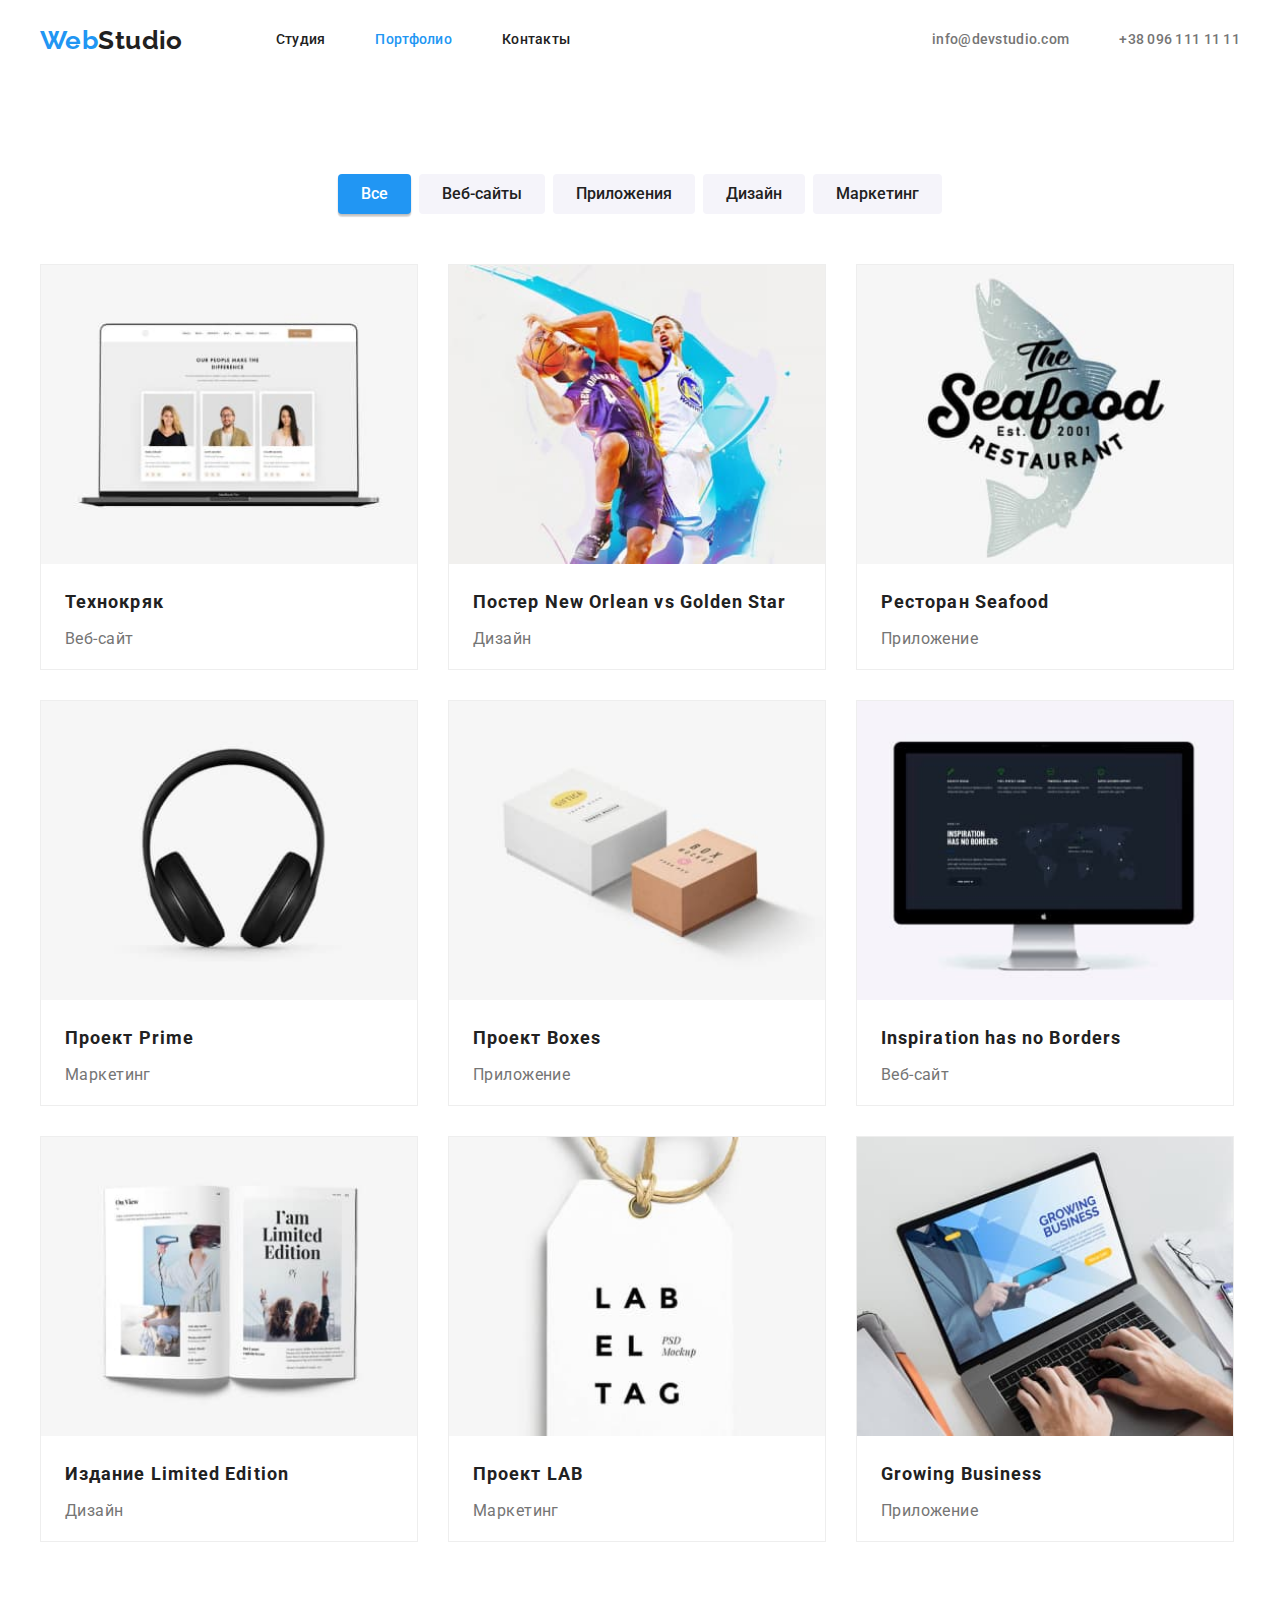
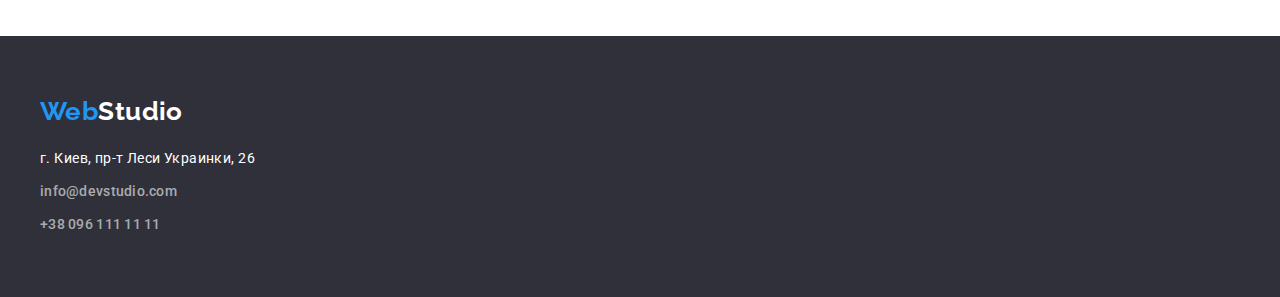
==== portfolio.html @ 7bc61f2e "Initial commit" ====
<!DOCTYPE html>
<html lang="ru">
  <head>
    <meta charset="UTF-8" />
    <meta http-equiv="X-UA-Compatible" content="IE=edge" />
    <meta name="viewport" content="width=device-width, initial-scale=1.0" />
    <title>Portfolio</title>

    <link
      rel="stylesheet"
      href="https://fonts.googleapis.com/css2?family=Raleway:wght@700&family=Roboto:wght@400;500;700;900&display=swap"
    />
    <link
      rel="stylesheet"
      href="https://cdnjs.cloudflare.com/ajax/libs/modern-normalize/1.1.0/modern-normalize.min.css"
    />
    <link rel="stylesheet" href="./css/styles.css" />
  </head>

  <body>
    <!-- Шапка сайта -->
    <header>
      <div class="container main-container">
        <nav class="main-nav">
          <a class="logo" href="./index.html"><span>Web</span>Studio</a>

          <ul class="site-nav list">
            <li class="item"><a class="link pointer" href="./index.html">Студия</a></li>
            <li class="item">
              <a class="link pointer portfolio" href="./portfolio.html">Портфолио</a>
            </li>
            <li class="item"><a class="link pointer" href="">Контакты</a></li>
          </ul>
        </nav>

        <ul class="auth-nav list">
          <li class="item">
            <a class="link pointer" href="mailto:info@devstudio.com">info@devstudio.com</a>
          </li>
          <li class="item">
            <a class="link pointer" href="tel:+380961111111">+38 096 111 11 11</a>
          </li>
        </ul>
      </div>
    </header>

    <main>
      <!-- Секция примеры работ -->
      <section class="section-works section">
        <div class="container">
          <h1 class="works visually-hidden">Примеры работ</h1>
          <ul class="portfolio list portfolio-nav">
            <li class="btn-container">
              <button class="button pointer all" type="button">Все</button>
            </li>
            <li class="btn-container">
              <button class="button pointer" type="button">Веб-сайты</button>
            </li>
            <li class="btn-container">
              <button class="button pointer" type="button">Приложения</button>
            </li>
            <li class="btn-container">
              <button class="button pointer" type="button">Дизайн</button>
            </li>
            <li class="btn-container">
              <button class="button pointer" type="button">Маркетинг</button>
            </li>
          </ul>

          <ul class="list works-list">
            <!-- Пример №1 -->
            <li class="flex-element">
              <a class="works-link" href="">
                <img
                  class="works-img"
                  src="./images/portfolio/work-1.jpg"
                  alt="Пример работы №1"
                  width="370"
                  height="294"
                />
                <h2 class="works-title">Технокряк</h2>
                <p class="works-text">Веб-сайт</p>
              </a>
            </li>
            <!-- Пример №2 -->
            <li class="flex-element">
              <a class="works-link" href="">
                <img
                  class="works-img"
                  src="./images/portfolio/work-2.jpg"
                  alt="Пример работы №2"
                  width="370"
                  height="294"
                />
                <h2 class="works-title">Постер New Orlean vs Golden Star</h2>
                <p class="works-text">Дизайн</p>
              </a>
            </li>
            <!-- Пример №3 -->
            <li class="flex-element">
              <a class="works-link" href="">
                <img
                  class="works-img"
                  src="./images/portfolio/work-3.jpg"
                  alt="Пример работы №3"
                  width="370"
                  height="294"
                />
                <h2 class="works-title">Ресторан Seafood</h2>
                <p class="works-text">Приложение</p>
              </a>
            </li>
            <!-- Пример №4 -->
            <li class="flex-element">
              <a class="works-link" href="">
                <img
                  class="works-img"
                  src="./images/portfolio/work-4.jpg"
                  alt="Пример работы №4"
                  width="370"
                  height="294"
                />
                <h2 class="works-title">Проект Prime</h2>
                <p class="works-text">Маркетинг</p>
              </a>
            </li>
            <!-- Пример №5 -->
            <li class="flex-element">
              <a class="works-link" href="">
                <img
                  class="works-img"
                  src="./images/portfolio/work-5.jpg"
                  alt="Пример работы №5"
                  width="370"
                  height="294"
                />
                <h2 class="works-title">Проект Boxes</h2>
                <p class="works-text">Приложение</p>
              </a>
            </li>
            <!-- Пример №6-->
            <li class="flex-element">
              <a class="works-link" href="">
                <img
                  class="works-img"
                  src="./images/portfolio/work-6.jpg"
                  alt="Пример работы №6"
                  width="370"
                  height="294"
                />
                <h2 class="works-title">Inspiration has no Borders</h2>
                <p class="works-text">Веб-сайт</p>
              </a>
            </li>
            <!-- Пример №7 -->
            <li class="flex-element">
              <a class="works-link" href="">
                <img
                  class="works-img"
                  src="./images/portfolio/work-7.jpg"
                  alt="Пример работы №7"
                  width="370"
                  height="294"
                />
                <h2 class="works-title">Издание Limited Edition</h2>
                <p class="works-text">Дизайн</p>
              </a>
            </li>
            <!-- Пример №8 -->
            <li class="flex-element">
              <a class="works-link" href="">
                <img
                  class="works-img"
                  src="./images/portfolio/work-8.jpg"
                  alt="Пример работы №8"
                  width="370"
                  height="294"
                />
                <h2 class="works-title">Проект LAB</h2>
                <p class="works-text">Маркетинг</p>
              </a>
            </li>
            <!-- Пример №9 -->
            <li class="flex-element">
              <a class="works-link" href="">
                <img
                  class="works-img"
                  src="./images/portfolio/work-9.jpg"
                  alt="Пример работы №9"
                  width="370"
                  height="294"
                />
                <h2 class="works-title">Growing Business</h2>
                <p class="works-text">Приложение</p>
              </a>
            </li>
          </ul>
        </div>
      </section>
    </main>
    <!-- Футер -->
    <footer class="footer">
      <div class="container">
        <a class="logo footer" href="./index.html"><span>Web</span>Studio</a>
        <address>
          <ul class="list">
            <li class="list-item">
              <a
                class="link pointer footer-adress"
                href="https://goo.gl/maps/1aV7GLh5moSTKQaL6"
                target="_blank"
                rel="noopener noreferrer"
                >г. Киев, пр-т Леси Украинки, 26</a
              >
            </li>
            <li class="auth-nav list-item">
              <a class="link pointer footer-mail" href="mailto:info@devstudio.com"
                >info@devstudio.com</a
              >
            </li>
            <li class="auth-nav list-item">
              <a class="link pointer footer-tel" href="tel:+380961111111">+38 096 111 11 11</a>
            </li>
          </ul>
        </address>
      </div>
    </footer>
  </body>
</html>
---- css/styles.css ----
reset html {
    box-sizing: border-box;
}

*,
*::after,
*::before {
    box-sizing: inherit;
}

/* Стили для обнуления верхних отступов у элементов */
h1,
h2,
h3,
h4,
h5,
h6,
p {
    margin-top: 0;
}

/* Класс для обнуления базовых свойств у списков (ul) */
.list {
    list-style: none;
    padding-left: 0;
    margin: 0;
}

/* Класс для обнуления базовых свойств у ссылок */
.link {
    text-decoration: none;
    color: inherit;
}

/* Свойства для корректного отображения картинок */
img {
    display: block;
    width: 100%;
    height: auto;
}

/* Свойства для обнуления курсива у address */

address {
    font-style: inherit;
}



:root {
    --brand-color: #2196F3;
    --background-color: #ffffff;
    --text-color: #212121;
    --paragraph-color: #757575;
}

body {
    color: var(--text-color);
    background-color: var(--background-color);
    font-family: Roboto, sans-serif;
    font-size: 14px;
    letter-spacing: 0.03em;
}

.visually-hidden {
  position: absolute;
  width: 1px;
  height: 1px;
  margin: -1px;
  border: 0;
  padding: 0;
  
  white-space: nowrap;
  clip-path: inset(100%);
  clip: rect(0 0 0 0);
  overflow: hidden;
}

.container {
    margin-left: auto;
    margin-right: auto;
    width: 1200px;    
    padding-left: 15px;
    padding-right: 15px;
}

/* Navigation */
.link,
.logo {
    text-decoration: none;
}

.logo > span {
    color: var(--brand-color)
}

.logo {
    color: var(--text-color);

    font-family: Raleway, sans-serif;
    font-weight: 700;
    font-size: 26px;
    line-height: 1.19;
}

.main-nav .logo {
    margin-right: 93px;
}

.site-nav,
.auth-nav {
    display: flex;
}

.auth-nav {
    margin-left: auto;
}

.site-nav .item,
.auth-nav .item {
    margin-right: 50px;
}

.site-nav .item:last-child,
.auth-nav .item:last-child {
    margin-right: 0;
}

.main-nav,
.main-container {
    display: flex;
    align-items: center;
}

.main-container {
    align-items: center;
}


.site-nav .link,
.auth-nav .link {
    color: var(--text-color);

    font-weight: 500;
    line-height: 1.14;
    letter-spacing: 0.02em;
}

.site-nav .link,
.auth-nav .link {
    display: block;
    padding-top: 32px;
    padding-bottom: 32px;
}

.auth-nav .link {
    color: var(--paragraph-color);
}

.site-nav .studio {
    color: var(--brand-color)
}

.site-nav .link:hover,
.site-nav .link:focus,
.auth-nav .link:hover,
.auth-nav .link:focus {
    color: var(--brand-color)
}


/* Section Hero */
.section {
    padding-top: 94px;
    padding-bottom: 94px;
}

.hero {
    color: var(--background-color);
    background-color: #2F303A;
    text-align: center;
    padding: 200px 0;
}

.hero-title {
    padding-bottom: 0;
    width: 693px;
    margin-left: auto;
    margin-right: auto;
    margin-top: 0;
    margin-bottom: 30px;

    font-weight: 900;
    font-size: 44px;
    line-height: 1.36;
    letter-spacing: 0.06em;
    text-transform: uppercase;
}

.hero .button:hover,
.hero .button:focus {
    background-color: var(--brand-color);
}

.button-order {
    font-family: inherit;
    font-weight: 700;
    font-size: 16px;
    line-height: 1.87;
    display: flex;
    align-items: center;
    text-align: center;
    letter-spacing: 0.06em;
    color: var(--background-color);
    background-color: #188CE8;

    box-shadow: 0px 4px 4px rgba(0, 0, 0, 0.15);
    border-radius: 4px;

    padding: 10px 32px;
    display: inline-block;
    border: 1px solid transparent;
}


.button:focus,
.button:hover {
    cursor: pointer;
}

/* Section features*/
.fetures.list {
    display: flex;
    flex-wrap: wrap;
}

.features-container {
    margin-right: 30px;
    width: calc((100% - 90px) / 4);
}

.list-container {
    display: flex;
    align-items: center;
}

.features-container:nth-child(4n) {
    margin-right: 0;
}

.section-title {
    color: var(--text-color);
    font-weight: 700;
    font-size: 36px;
    line-height: 1.16;
    text-align: center;

    margin-top: 0;
    margin-bottom: 50px;
}

.features-title {
    font-size: 14px;
    font-weight: 700;
    line-height: 1.14;
    text-transform: uppercase;

    margin-top: 0;
    margin-bottom: 10px;
}

.features-text {
    color: var(--paragraph-color);
    line-height: 1.71;

    margin-top: 0;
    margin-bottom: 0;
}

/* Section activity */
.section-activity {
    padding-top: 0;
    padding-bottom: 94px;
}

.activity-list {
    display: flex;
    flex-wrap: wrap;
}

.img-activity {
    margin-right: 30px;
    width: calc((100% - 60px) / 3);
}

.img-activity:nth-child(3n) {
    margin-right: 0;
}

/* Section Team */
.section-team {
    background-color: #F5F4FA;
}

.list-team {
    display: flex;
    flex-wrap: wrap;
}

.team-card {
    margin-right: 30px;
    width: calc((100% - 90px) / 4);
    box-shadow: 0px 1px 3px rgba(0, 0, 0, 0.12), 0px 1px 1px rgba(0, 0, 0, 0.14), 0px 2px 1px rgba(0, 0, 0, 0.2);
    border-radius: 0px 0px 4px 4px;
    background: #FFFFFF;
}

.team-card:nth-child(4n) {
    margin-right: 0;
}

.team-text {
    color: var(--paragraph-color);
    font-size: 16px;
    line-height: 1.19;
    text-align: center;

    margin-top: 0;
    margin-bottom: 30px;
}

.team-title {
    font-weight: 500;
    font-size: 16px;
    line-height: 1.19;
    text-align: center;

    margin-top: 0;
    margin-bottom: 10px;
}

.team-img {
    margin-bottom: 30px;
}

/* Footer */
.footer {
    padding: 60px 0;
    background-color: #2F303A;
}

.list .footer-adress,
.list .footer-mail,
.list .footer-tel {
    font-style: normal;
    line-height: 1.71;
    display: inline-block;
    margin-bottom: 9px;
}

.logo.footer {
    color: var(--background-color);
    display: inline-block;
    padding: 0;
    margin-bottom: 20px;
}

.footer-adress {
    color: var(--background-color);
}

.list-item:not(:last-child) {
    margin-bottom: 9px;
}

.list-item .link {
    margin-bottom: 0;
}

.list-item .link {
    padding: 0;
}

.auth-nav .footer-tel,
.auth-nav .footer-mail {
    color: rgba(255, 255, 255, 0.6);
}


/* PORTFOLIO */
.site-nav .portfolio {
    color: var(--brand-color);
}

.portfolio .button {
    font-family: inherit;
    font-weight: 500;
     font-size: 16px;
    line-height: 1.62;
    text-align: center;
    color: var(--text-color);
    background-color: #F5F4FA;

    display: inline-block;
    border-radius: 4px;
    padding: 6px 22px;
    border: 1px solid transparent;
}

.portfolio .button:hover,
.portfolio .button:focus {
    background-color: var(--brand-color);
    color: var(--background-color);
}

.portfolio .all {
    color: var(--background-color);
    background-color: var(--brand-color);

    box-shadow: 0px 3px 1px rgba(0, 0, 0, 0.1), 0px 1px 2px rgba(0, 0, 0, 0.08), 0px 2px 2px rgba(0, 0, 0, 0.12);
    border-radius: 4px;
}

.portfolio-nav {
    display: flex;
    margin-bottom: 50px;
    justify-content: center;
}

.btn-container {
    margin-right: 8px;
}

.btn-container:last-child {
    margin-right: 0;
}

/* Section porfolio works */
.works-list {
    display: flex;
    flex-wrap: wrap;
}

.flex-element {
    width: calc((100% - 60px - 12px) / 3);
    height: 404px;
    margin-bottom: 30px;
    margin-right: 30px;
    border: 1px solid #EEEEEE;
}

.flex-element:nth-child(3n) {
    margin-right: 0;
}

.flex-element:nth-last-child(-n+3) {
    margin-bottom: 0;
} 

.works-img {
    margin-bottom: 20px;
}

.works-link {
    text-decoration: none;
}

.works-title {
    color: var(--text-color);
    font-weight: 700;
    font-size: 18px;
    line-height: 2.0;
    letter-spacing: 0.06em;

    margin-top: 0;
    margin-bottom: 4px;
    margin-left: 24px;
}

.works-text {
    color: var(--paragraph-color);
    font-size: 16px;
    line-height: 1.88;

    margin-top: 0;
    margin-bottom: 20px;
    margin-left: 24px;
}
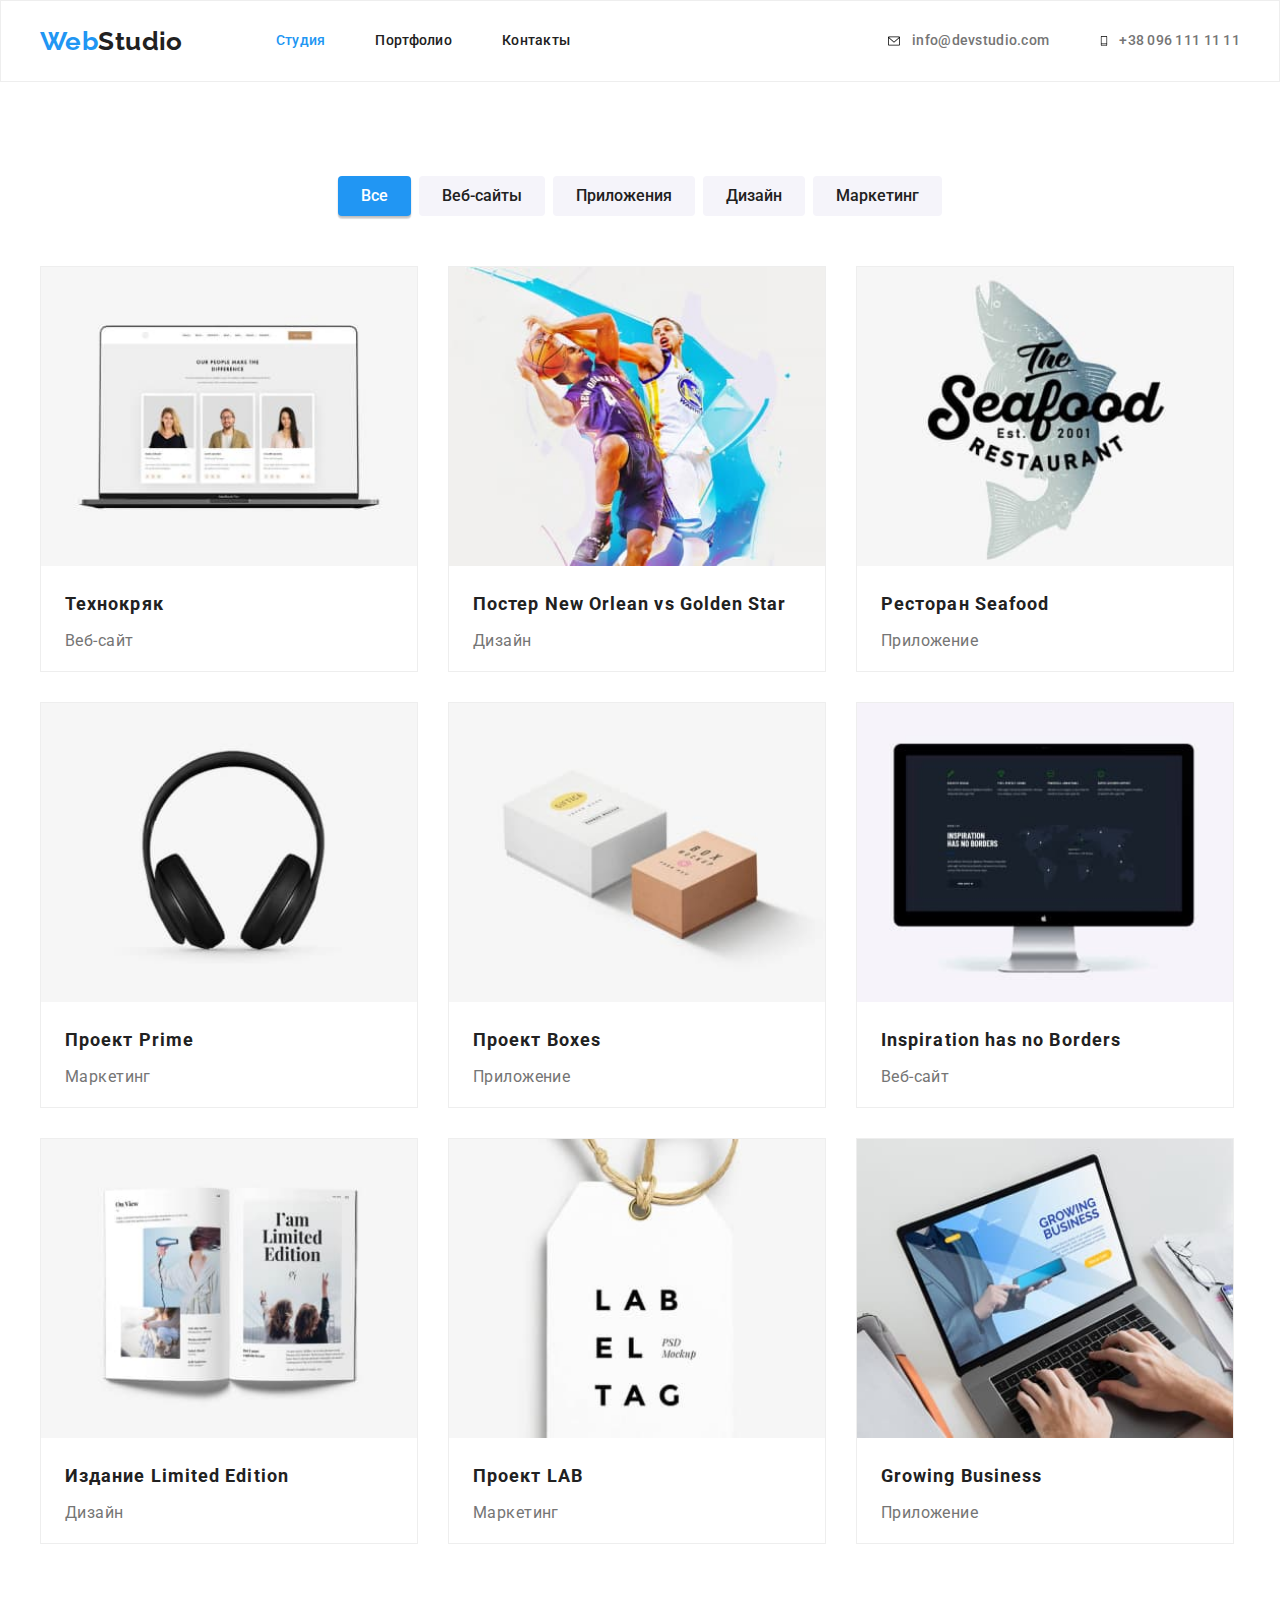
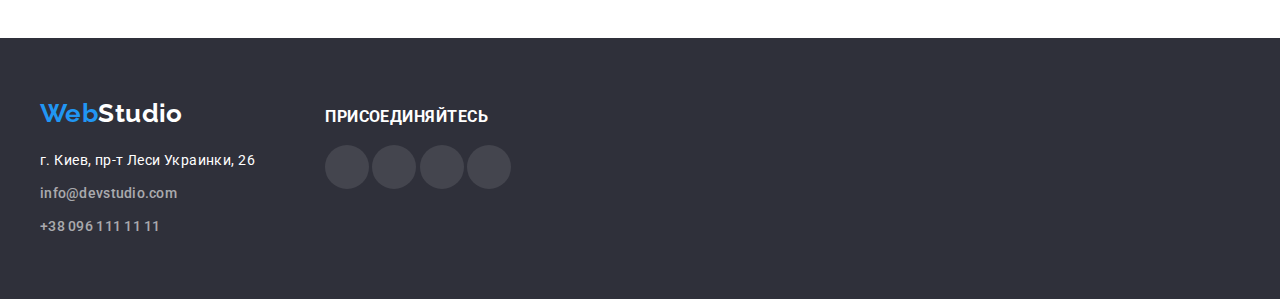
==== commit 16fbe5ee: "in process" ====
--- a/portfolio.html
+++ b/portfolio.html
@@ -19,15 +19,15 @@
 
   <body>
     <!-- Шапка сайта -->
-    <header>
+    <header class="header">
       <div class="container main-container">
         <nav class="main-nav">
           <a class="logo" href="./index.html"><span>Web</span>Studio</a>
 
           <ul class="site-nav list">
-            <li class="item"><a class="link pointer" href="./index.html">Студия</a></li>
+            <li class="item"><a class="link pointer studio" href="./index.html">Студия</a></li>
             <li class="item">
-              <a class="link pointer portfolio" href="./portfolio.html">Портфолио</a>
+              <a class="link pointer" href="./portfolio.html">Портфолио</a>
             </li>
             <li class="item"><a class="link pointer" href="">Контакты</a></li>
           </ul>
@@ -35,10 +35,20 @@
 
         <ul class="auth-nav list">
           <li class="item">
-            <a class="link pointer" href="mailto:info@devstudio.com">info@devstudio.com</a>
+            <div class="header-icon">
+              <svg class="icon-header" width="16" height="12">
+                <use href="./images/sprite.svg#icon-envelope"></use>
+              </svg>
+              <a class="link pointer" href="mailto:info@devstudio.com">info@devstudio.com</a>
+            </div>
           </li>
           <li class="item">
-            <a class="link pointer" href="tel:+380961111111">+38 096 111 11 11</a>
+            <div class="header-icon">
+              <svg class="icon-header phone" width="10" height="16">
+                <use href="./images/sprite.svg#icon-phone"></use>
+              </svg>
+              <a class="link pointer" href="tel:+380961111111">+38 096 111 11 11</a>
+            </div>
           </li>
         </ul>
       </div>
@@ -201,28 +211,41 @@
     <!-- Футер -->
     <footer class="footer">
       <div class="container">
-        <a class="logo footer" href="./index.html"><span>Web</span>Studio</a>
-        <address>
-          <ul class="list">
-            <li class="list-item">
-              <a
-                class="link pointer footer-adress"
-                href="https://goo.gl/maps/1aV7GLh5moSTKQaL6"
-                target="_blank"
-                rel="noopener noreferrer"
-                >г. Киев, пр-т Леси Украинки, 26</a
-              >
-            </li>
-            <li class="auth-nav list-item">
-              <a class="link pointer footer-mail" href="mailto:info@devstudio.com"
-                >info@devstudio.com</a
-              >
-            </li>
-            <li class="auth-nav list-item">
-              <a class="link pointer footer-tel" href="tel:+380961111111">+38 096 111 11 11</a>
-            </li>
-          </ul>
-        </address>
+        <div class="contacts-footer">
+          <div class="contacts">
+            <a class="logo footer" href="./index.html"><span>Web</span>Studio</a>
+            <address>
+              <ul class="list">
+                <li class="list-item">
+                  <a
+                    class="link pointer footer-adress"
+                    href="https://goo.gl/maps/1aV7GLh5moSTKQaL6"
+                    target="_blank"
+                    rel="noopener noreferrer"
+                    >г. Киев, пр-т Леси Украинки, 26</a
+                  >
+                </li>
+                <li class="auth-nav list-item">
+                  <a class="link pointer footer-mail" href="mailto:info@devstudio.com"
+                    >info@devstudio.com</a
+                  >
+                </li>
+                <li class="auth-nav list-item">
+                  <a class="link pointer footer-tel" href="tel:+380961111111">+38 096 111 11 11</a>
+                </li>
+              </ul>
+            </address>
+          </div>
+          <div class="social">
+            <h3 class="footer-title">присоединяйтесь</h3>
+            <ul class="list">
+              <li class="icon-footer"><a href=""></a></li>
+              <li class="icon-footer"><a href=""></a></li>
+              <li class="icon-footer"><a href=""></a></li>
+              <li class="icon-footer"><a href=""></a></li>
+            </ul>
+          </div>
+        </div>
       </div>
     </footer>
   </body>
--- a/css/styles.css
+++ b/css/styles.css
@@ -44,8 +44,6 @@
 address {
     font-style: inherit;
 }
-
-
 
 :root {
     --brand-color: #2196F3;
@@ -136,6 +134,10 @@
     align-items: center;
 }
 
+.header {
+    border: 1px solid #EEEEEE;
+}
+
 
 .site-nav .link,
 .auth-nav .link {
@@ -168,6 +170,22 @@
     color: var(--brand-color)
 }
 
+.icon-header {
+    margin-right: 10px;
+}
+
+.header-icon {
+    display: flex;
+    align-items: center;
+    cursor: pointer;
+}
+
+.icon-header:focus,
+.icon-header:hover {
+    fill: var(--brand-color);
+}
+
+
 
 /* Section Hero */
 .section {
@@ -179,7 +197,24 @@
     color: var(--background-color);
     background-color: #2F303A;
     text-align: center;
-    padding: 200px 0;
+    padding: 0;
+
+    background-image: linear-gradient(
+        to right,
+        rgba(47, 48, 58, 0.4),
+        rgba(47, 48, 58, 0.4)),
+    url('../images/hero/people.jpg');
+    max-width: 1600px;
+    height: 600px;
+    margin-left: auto;
+    margin-right: auto;
+    background-position: center;
+    background-repeat: no-repeat;
+    background-size: cover;
+}
+
+.hero .container {
+    padding: 200px 0 0 0 ;
 }
 
 .hero-title {
@@ -229,24 +264,38 @@
 }
 
 /* Section features*/
-.fetures.list {
+
+.features.list {
     display: flex;
     flex-wrap: wrap;
 }
 
-.features-container {
+.features-block {
     margin-right: 30px;
     width: calc((100% - 90px) / 4);
 }
 
-.list-container {
-    display: flex;
-    align-items: center;
-}
-
-.features-container:nth-child(4n) {
+
+.icon-container {
+    width: 270px;
+    height: 120px;
+    border-radius: 4px;
+    margin-bottom: 30px;
+    display: flex;
+    align-items: center;
+    justify-content: center;
+    background-color: #F5F4FA;
+}
+
+.text-container {
+    width: 270px;
+}
+
+
+.features-block:nth-child(4n) {
     margin-right: 0;
 }
+
 
 .section-title {
     color: var(--text-color);
@@ -277,6 +326,7 @@
     margin-bottom: 0;
 }
 
+
 /* Section activity */
 .section-activity {
     padding-top: 0;
@@ -326,7 +376,7 @@
     text-align: center;
 
     margin-top: 0;
-    margin-bottom: 30px;
+    margin-bottom: 16px;
 }
 
 .team-title {
@@ -342,6 +392,79 @@
 .team-img {
     margin-bottom: 30px;
 }
+
+.social-list {
+    display: flex;
+    align-items: center;
+    margin-bottom: 30px;
+    justify-content: center;
+}
+
+.social-links {
+    display: flex;
+    background-color: #ffffff;
+    border-radius: 50%;
+    width: 44px;
+    height: 44px;
+    margin-right: 10px;
+    cursor: pointer;
+    align-items: center;
+    justify-content: center;
+}
+
+.social-links:hover,
+.social-links:focus {
+    background-color: var(--brand-color);
+}
+
+.icon-social {
+    fill: #AFB1B8;
+}
+
+.icon-social:hover,
+.icon-social:focus {
+    fill: #ffffff;
+}
+
+
+/* Section customers */
+.customers-all {
+    display: flex;
+    align-items: center;
+    justify-content: center;
+}
+
+.customers-block {
+    box-sizing: border-box;
+    width: 170px;
+    height: 92px;
+    border: 1px solid #AFB1B8;
+    border-radius: 4px;
+    display: flex;
+    align-items: center;
+    justify-content: center; 
+    margin-right: 30px;
+    cursor: pointer;
+}
+
+.customers-block:hover,
+.customers-block:focus {
+    border: 1px solid var(--brand-color);
+}
+
+.icon-customers {
+    fill: #AFB1B8;
+}
+
+.icon-customers:focus,
+.icon-customers:hover {
+    fill: var(--brand-color);
+}
+
+.customers-block:last-child {
+    margin-right: 0;
+}
+
 
 /* Footer */
 .footer {
@@ -384,6 +507,63 @@
 .auth-nav .footer-tel,
 .auth-nav .footer-mail {
     color: rgba(255, 255, 255, 0.6);
+}
+
+.footer-title {
+    font-weight: 700;
+    line-height: 16px;
+    letter-spacing: 0.03em;
+    text-transform: uppercase;
+    color: #FFFFFF;
+    margin-bottom: 20px;
+}
+
+.footer-all-icons {
+    display: flex;
+    align-items: center;
+    justify-content: center;
+}
+
+.icon-footer {
+    background-color: rgba(255, 255, 255, 0.1);;
+    border-radius: 50%;
+    width: 44px;
+    height: 44px;
+    background-repeat: no-repeat;
+    background-position: center;
+    display: inline-flex;
+    justify-content: center;
+    cursor: pointer;
+}
+
+.icon-footer:nth-child(1) {
+    background-image: url('../images/footer/instagram2.svg');
+}
+
+.icon-footer:nth-child(2) {
+    background-image: url('../images/footer/twitter2.svg');
+}
+
+.icon-footer:nth-child(3) {
+    background-image: url('../images/footer/facebook2.svg');
+}
+
+.icon-footer:nth-child(4) {
+    background-image: url('../images/footer/linkedin2.svg');
+}
+
+.icon-footer:focus,
+.icon-footer:hover {
+    background-color: var(--brand-color);
+}
+
+.contacts-footer {
+    display: flex;
+    align-items:baseline;
+}
+
+.contacts {
+    margin-right: 70px;
 }
 
 
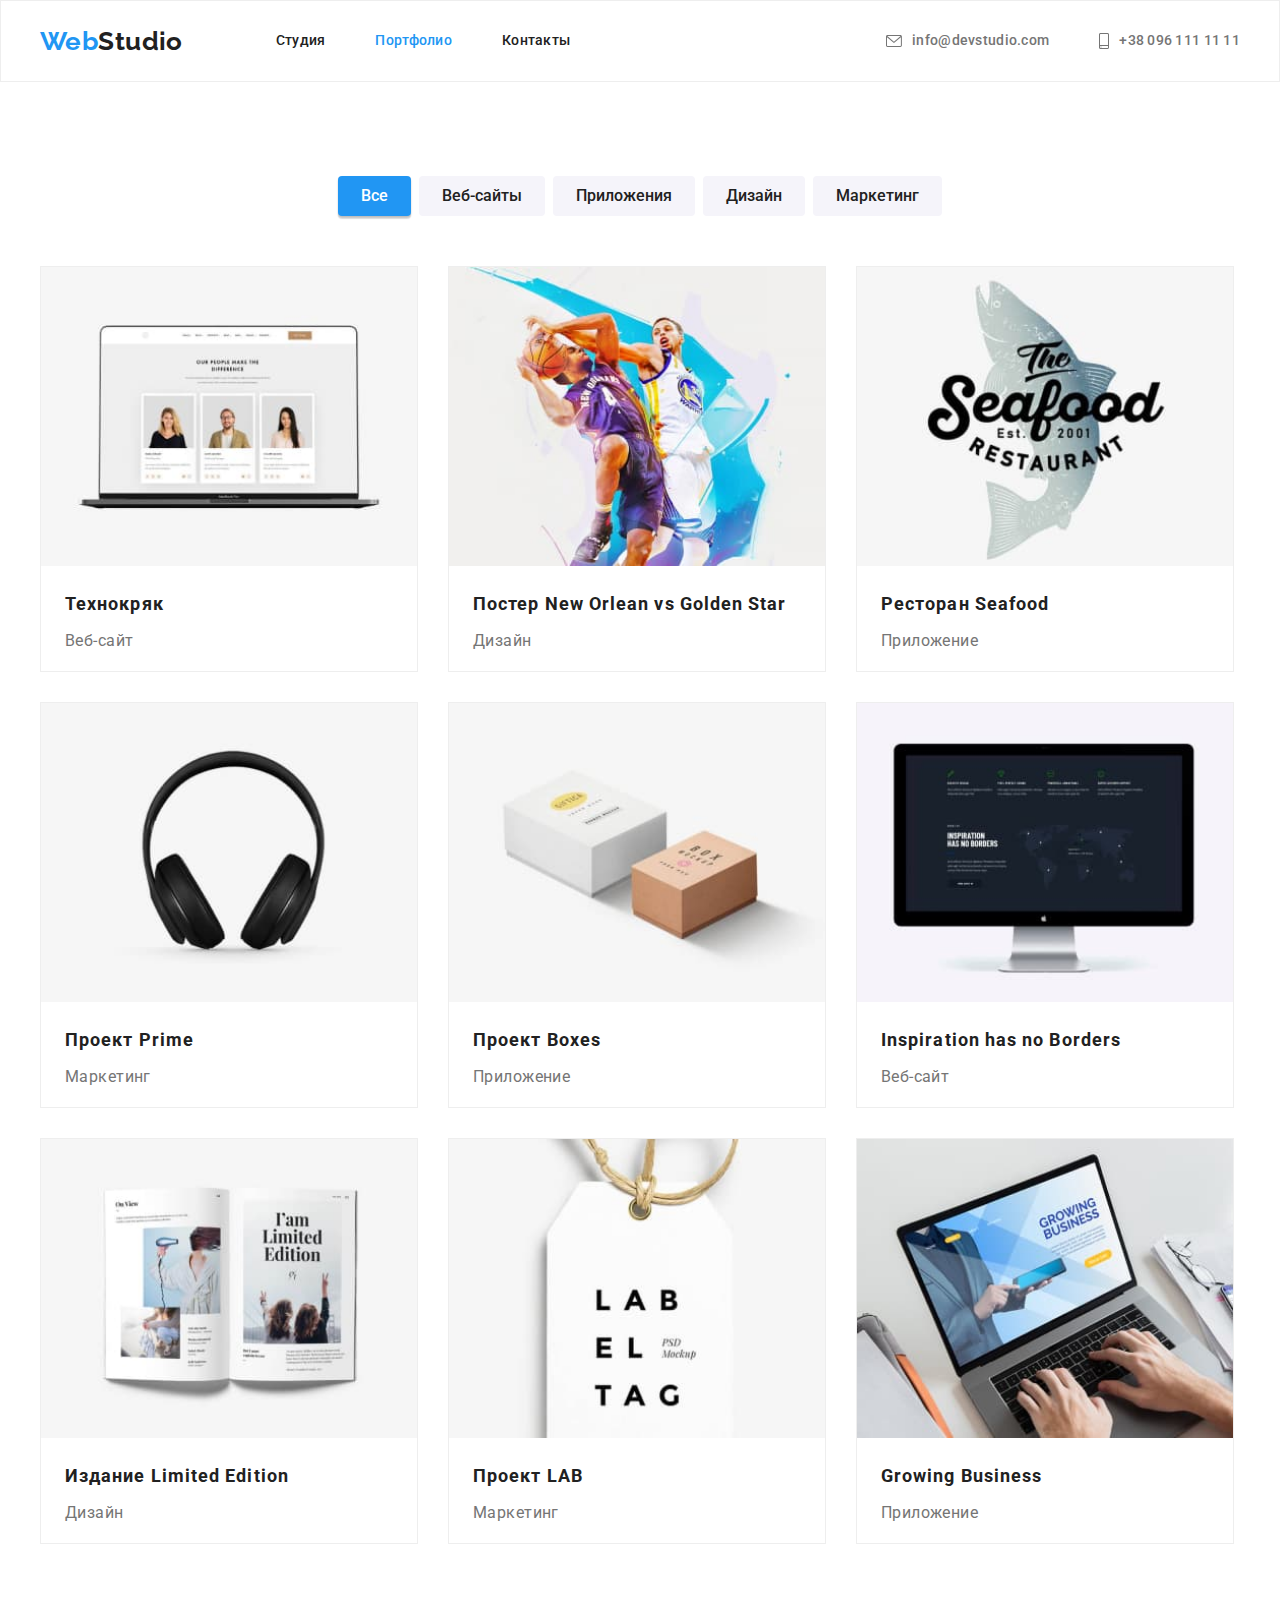
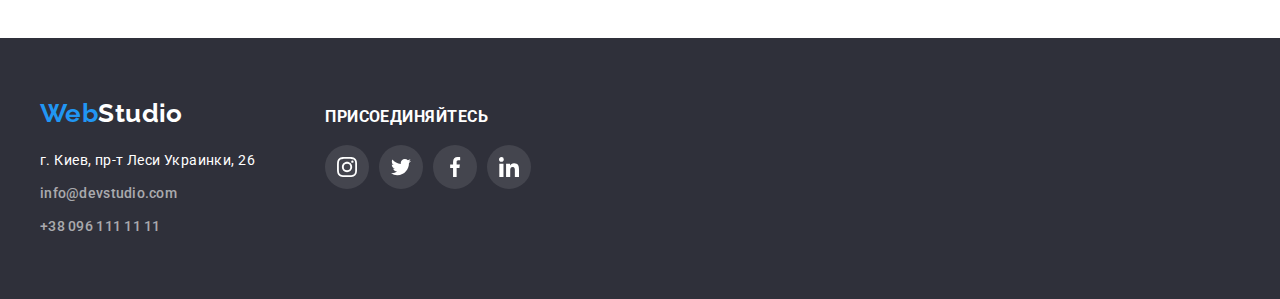
==== commit 3a3429e8: "add icons, vectors and fix problems" ====
--- a/portfolio.html
+++ b/portfolio.html
@@ -25,9 +25,9 @@
           <a class="logo" href="./index.html"><span>Web</span>Studio</a>
 
           <ul class="site-nav list">
-            <li class="item"><a class="link pointer studio" href="./index.html">Студия</a></li>
+            <li class="item"><a class="link pointer" href="./index.html">Студия</a></li>
             <li class="item">
-              <a class="link pointer" href="./portfolio.html">Портфолио</a>
+              <a class="link pointer portfolio" href="./portfolio.html">Портфолио</a>
             </li>
             <li class="item"><a class="link pointer" href="">Контакты</a></li>
           </ul>
@@ -239,10 +239,36 @@
           <div class="social">
             <h3 class="footer-title">присоединяйтесь</h3>
             <ul class="list">
-              <li class="icon-footer"><a href=""></a></li>
-              <li class="icon-footer"><a href=""></a></li>
-              <li class="icon-footer"><a href=""></a></li>
-              <li class="icon-footer"><a href=""></a></li>
+              <div class="footer-all-icons">
+                <div class="footer-block">
+                  <li class="icon-footer"><a aria-label="instagram" href=""></a></li>
+                  <svg class="icon-footer" width="20" height="20">
+                    <use href="./images/sprite.svg#icon-instagram2"></use>
+                  </svg>
+                </div>
+
+                <div class="footer-block">
+                  <li class="icon-footer"><a aria-label="twitter" href=""></a></li>
+
+                  <svg class="icon-footer" width="20" height="20">
+                    <use href="./images/sprite.svg#icon-twitter2"></use>
+                  </svg>
+                </div>
+
+                <div class="footer-block">
+                  <li class="icon-footer"><a aria-label="facebook" href=""></a></li>
+                  <svg class="icon-footer" width="20" height="20">
+                    <use href="./images/sprite.svg#icon-facebook2"></use>
+                  </svg>
+                </div>
+                <div class="footer-block">
+                  <svg class="icon-footer" width="20" height="20">
+                    <use href="./images/sprite.svg#icon-linkedin2"></use>
+                  </svg>
+
+                  <li class="icon-footer"><a href=""></a></li>
+                </div>
+              </div>
             </ul>
           </div>
         </div>
--- a/css/styles.css
+++ b/css/styles.css
@@ -172,6 +172,7 @@
 
 .icon-header {
     margin-right: 10px;
+    fill: #757575;
 }
 
 .header-icon {
@@ -184,7 +185,6 @@
 .icon-header:hover {
     fill: var(--brand-color);
 }
-
 
 
 /* Section Hero */
@@ -524,33 +524,31 @@
     justify-content: center;
 }
 
-.icon-footer {
-    background-color: rgba(255, 255, 255, 0.1);;
+.footer-block {
+    background-color: rgba(255, 255, 255, 0.1);
     border-radius: 50%;
     width: 44px;
     height: 44px;
-    background-repeat: no-repeat;
-    background-position: center;
     display: inline-flex;
     justify-content: center;
     cursor: pointer;
-}
-
-.icon-footer:nth-child(1) {
-    background-image: url('../images/footer/instagram2.svg');
-}
-
-.icon-footer:nth-child(2) {
-    background-image: url('../images/footer/twitter2.svg');
-}
-
-.icon-footer:nth-child(3) {
-    background-image: url('../images/footer/facebook2.svg');
-}
-
-.icon-footer:nth-child(4) {
-    background-image: url('../images/footer/linkedin2.svg');
-}
+    align-items: center;
+    margin-right: 10px;
+}
+
+.footer-block:last-child {
+    margin-right: 0;
+}
+
+.footer-block:hover,
+.footer-block:focus {
+    background-color: var(--brand-color);
+}
+
+.icon-footer {
+    fill: #ffffff;
+}
+
 
 .icon-footer:focus,
 .icon-footer:hover {
@@ -615,6 +613,11 @@
     margin-right: 0;
 }
 
+.btn-container:hover,
+.btn-container:focus {
+    box-shadow: 0px 3px 1px rgba(0, 0, 0, 0.1), 0px 1px 2px rgba(0, 0, 0, 0.08), 0px 2px 2px rgba(0, 0, 0, 0.12);
+}
+
 /* Section porfolio works */
 .works-list {
     display: flex;
@@ -629,6 +632,11 @@
     border: 1px solid #EEEEEE;
 }
 
+.flex-element:hover,
+.flex-element:focus {
+    box-shadow: 0px 1px 1px rgba(0, 0, 0, 0.12), 0px 4px 4px rgba(0, 0, 0, 0.06), 1px 4px 6px rgba(0, 0, 0, 0.16);
+}
+
 .flex-element:nth-child(3n) {
     margin-right: 0;
 }
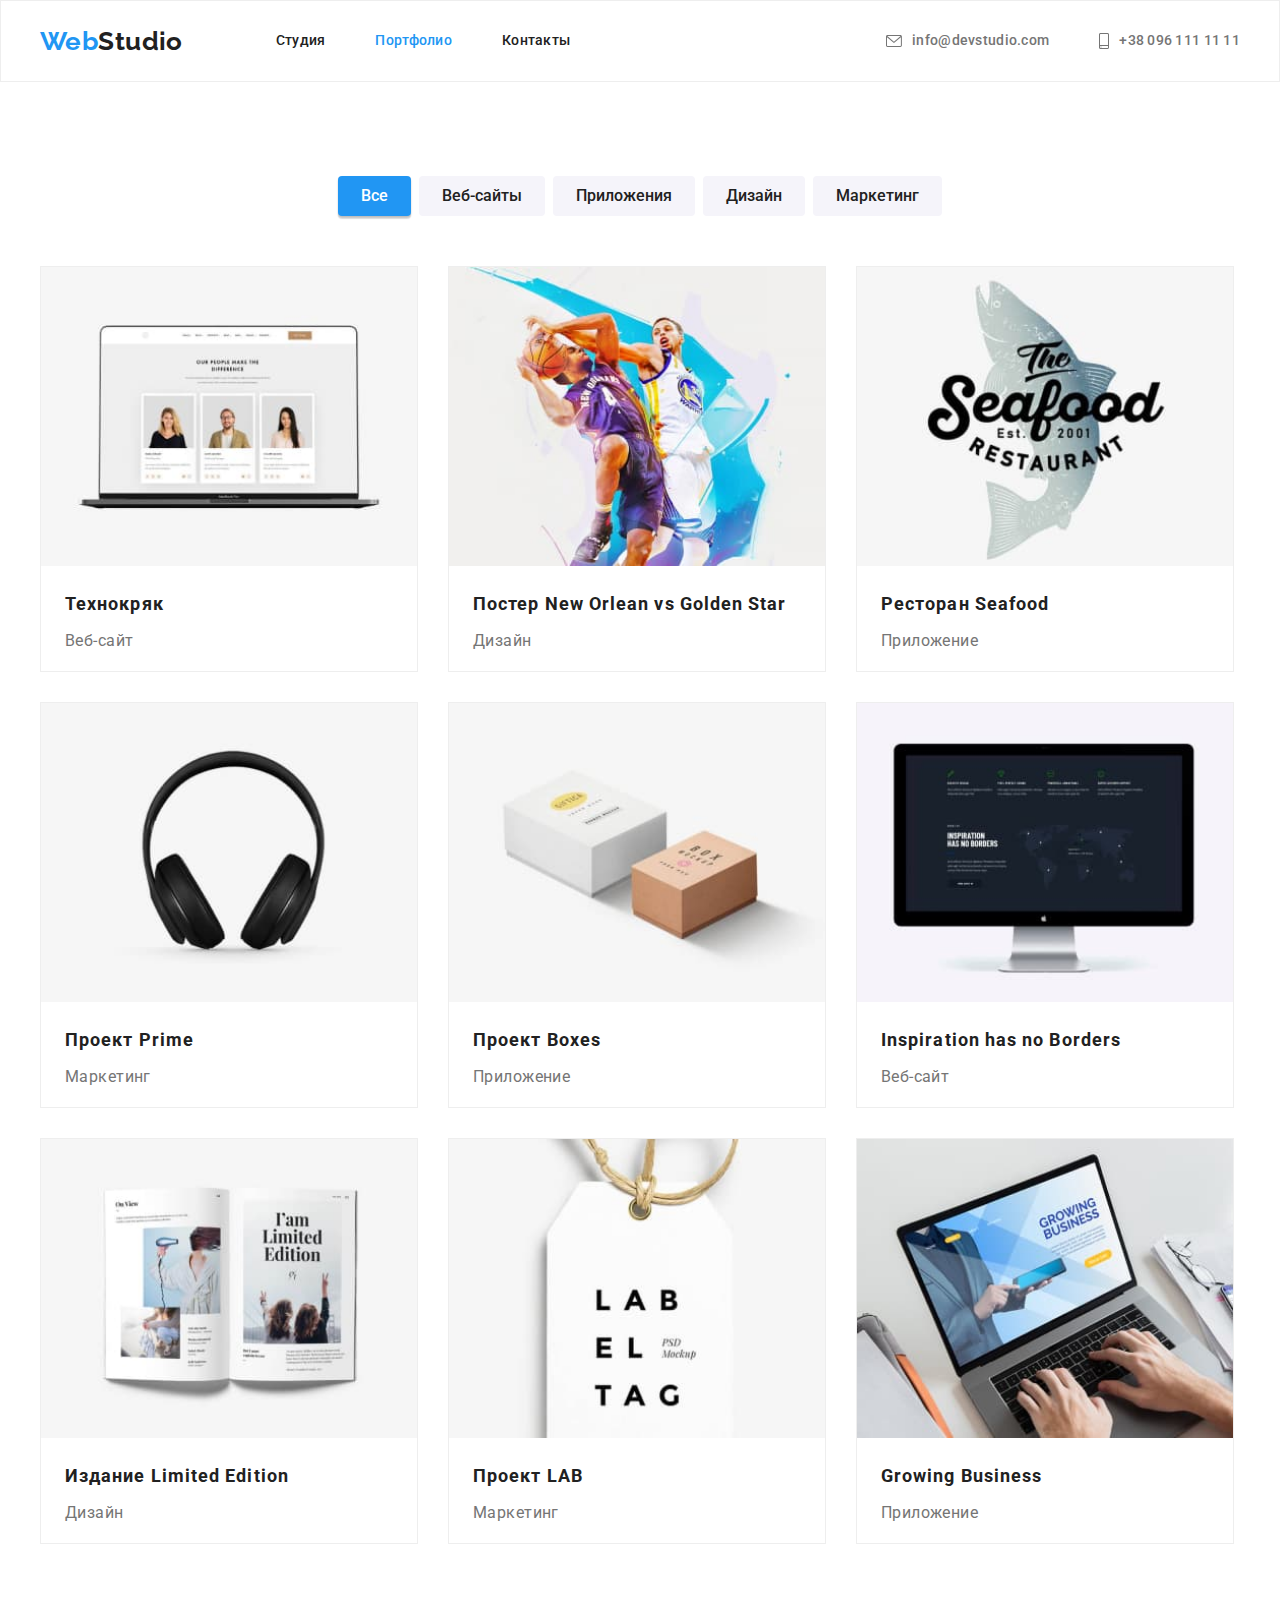
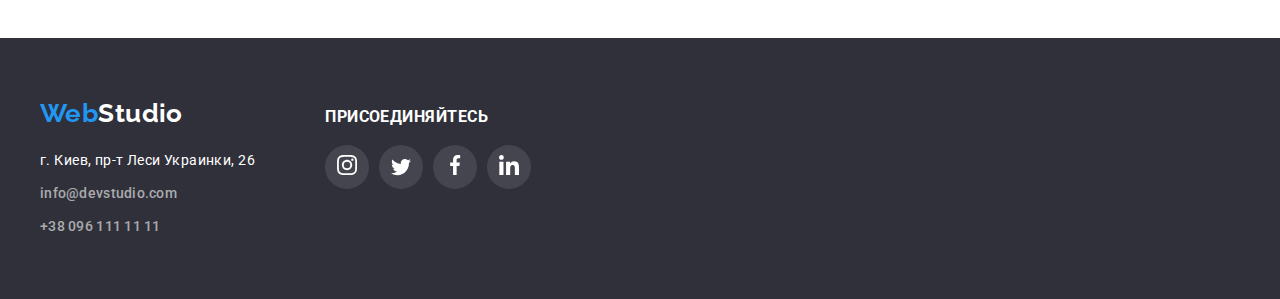
==== commit 56b7d281: "fixed mistakes" ====
--- a/portfolio.html
+++ b/portfolio.html
@@ -36,18 +36,22 @@
         <ul class="auth-nav list">
           <li class="item">
             <div class="header-icon">
-              <svg class="icon-header" width="16" height="12">
-                <use href="./images/sprite.svg#icon-envelope"></use>
-              </svg>
-              <a class="link pointer" href="mailto:info@devstudio.com">info@devstudio.com</a>
+              <a class="link pointer" href="mailto:info@devstudio.com">
+                <svg class="icon-header" width="16" height="12">
+                  <use href="./images/sprite.svg#icon-envelope"></use>
+                </svg>
+                info@devstudio.com
+              </a>
             </div>
           </li>
           <li class="item">
             <div class="header-icon">
-              <svg class="icon-header phone" width="10" height="16">
-                <use href="./images/sprite.svg#icon-phone"></use>
-              </svg>
-              <a class="link pointer" href="tel:+380961111111">+38 096 111 11 11</a>
+              <a class="link pointer" href="tel:+380961111111">
+                <svg class="icon-header phone" width="10" height="16">
+                  <use href="./images/sprite.svg#icon-phone"></use>
+                </svg>
+                +38 096 111 11 11
+              </a>
             </div>
           </li>
         </ul>
@@ -238,37 +242,46 @@
           </div>
           <div class="social">
             <h3 class="footer-title">присоединяйтесь</h3>
-            <ul class="list">
-              <div class="footer-all-icons">
-                <div class="footer-block">
-                  <li class="icon-footer"><a aria-label="instagram" href=""></a></li>
-                  <svg class="icon-footer" width="20" height="20">
-                    <use href="./images/sprite.svg#icon-instagram2"></use>
-                  </svg>
-                </div>
-
-                <div class="footer-block">
-                  <li class="icon-footer"><a aria-label="twitter" href=""></a></li>
-
+            <ul class="list footer-all-icons">
+              <li class="footer-icon">
+                <div class="footer-block">
+                  <a aria-label="instagram" href="">
+                    <svg class="icon-footer" width="20" height="20">
+                      <use href="./images/sprite.svg#icon-instagram2"></use>
+                    </svg>
+                  </a>
+                </div>
+              </li>
+
+              <li class="footer-icon">
+                <div class="footer-block">
                   <svg class="icon-footer" width="20" height="20">
                     <use href="./images/sprite.svg#icon-twitter2"></use>
                   </svg>
-                </div>
-
-                <div class="footer-block">
-                  <li class="icon-footer"><a aria-label="facebook" href=""></a></li>
-                  <svg class="icon-footer" width="20" height="20">
-                    <use href="./images/sprite.svg#icon-facebook2"></use>
-                  </svg>
-                </div>
-                <div class="footer-block">
-                  <svg class="icon-footer" width="20" height="20">
-                    <use href="./images/sprite.svg#icon-linkedin2"></use>
-                  </svg>
-
-                  <li class="icon-footer"><a href=""></a></li>
-                </div>
-              </div>
+
+                  <a aria-label="twitter" href=""></a>
+                </div>
+              </li>
+
+              <li class="footer-icon">
+                <div class="footer-block">
+                  <a aria-label="facebook" href="">
+                    <svg class="icon-footer" width="20" height="20">
+                      <use href="./images/sprite.svg#icon-facebook2"></use>
+                    </svg>
+                  </a>
+                </div>
+              </li>
+
+              <li class="footer-icon">
+                <div class="footer-block">
+                  <a href="">
+                    <svg class="icon-footer" width="20" height="20">
+                      <use href="./images/sprite.svg#icon-linkedin2"></use>
+                    </svg>
+                  </a>
+                </div>
+              </li>
             </ul>
           </div>
         </div>
--- a/css/styles.css
+++ b/css/styles.css
@@ -130,10 +130,6 @@
     align-items: center;
 }
 
-.main-container {
-    align-items: center;
-}
-
 .header {
     border: 1px solid #EEEEEE;
 }
@@ -170,15 +166,16 @@
     color: var(--brand-color)
 }
 
+.header-icon {
+    display: flex;
+    align-items: center;
+    cursor: pointer;
+    color: var(--paragraph-color);
+}
+
 .icon-header {
     margin-right: 10px;
-    fill: #757575;
-}
-
-.header-icon {
-    display: flex;
-    align-items: center;
-    cursor: pointer;
+    fill: currentColor;
 }
 
 .icon-header:focus,
@@ -186,6 +183,10 @@
     fill: var(--brand-color);
 }
 
+.link.pointer {
+    display: flex;
+    align-items: center;
+}
 
 /* Section Hero */
 .section {
@@ -197,7 +198,7 @@
     color: var(--background-color);
     background-color: #2F303A;
     text-align: center;
-    padding: 0;
+    padding: 200px 0;
 
     background-image: linear-gradient(
         to right,
@@ -205,7 +206,6 @@
         rgba(47, 48, 58, 0.4)),
     url('../images/hero/people.jpg');
     max-width: 1600px;
-    height: 600px;
     margin-left: auto;
     margin-right: auto;
     background-position: center;
@@ -213,10 +213,6 @@
     background-size: cover;
 }
 
-.hero .container {
-    padding: 200px 0 0 0 ;
-}
-
 .hero-title {
     padding-bottom: 0;
     width: 693px;
@@ -267,17 +263,17 @@
 
 .features.list {
     display: flex;
-    flex-wrap: wrap;
-}
-
-.features-block {
+    justify-content: center;
+}
+
+.features-container {
     margin-right: 30px;
     width: calc((100% - 90px) / 4);
+    width: 270px;
 }
 
 
 .icon-container {
-    width: 270px;
     height: 120px;
     border-radius: 4px;
     margin-bottom: 30px;
@@ -287,12 +283,8 @@
     background-color: #F5F4FA;
 }
 
-.text-container {
-    width: 270px;
-}
-
-
-.features-block:nth-child(4n) {
+
+.features-container:nth-child(4n) {
     margin-right: 0;
 }
 
@@ -390,13 +382,13 @@
 }
 
 .team-img {
-    margin-bottom: 30px;
+    padding-bottom: 30px;
 }
 
 .social-list {
     display: flex;
     align-items: center;
-    margin-bottom: 30px;
+    padding-bottom: 30px;
     justify-content: center;
 }
 
@@ -410,22 +402,22 @@
     cursor: pointer;
     align-items: center;
     justify-content: center;
+    color: #AFB1B8;
+}
+
+.team-link {
+    color: currentColor;
+}
+
+.icon-social {
+    fill: currentColor;
 }
 
 .social-links:hover,
 .social-links:focus {
     background-color: var(--brand-color);
-}
-
-.icon-social {
-    fill: #AFB1B8;
-}
-
-.icon-social:hover,
-.icon-social:focus {
-    fill: #ffffff;
-}
-
+    color: #ffffff;
+}
 
 /* Section customers */
 .customers-all {
@@ -445,20 +437,21 @@
     justify-content: center; 
     margin-right: 30px;
     cursor: pointer;
+    color: #AFB1B8;
+}
+
+.customers-link {
+    color: currentColor;
+}
+
+.icon-customers {
+    fill: currentColor;
 }
 
 .customers-block:hover,
 .customers-block:focus {
     border: 1px solid var(--brand-color);
-}
-
-.icon-customers {
-    fill: #AFB1B8;
-}
-
-.icon-customers:focus,
-.icon-customers:hover {
-    fill: var(--brand-color);
+    color: var(--brand-color);
 }
 
 .customers-block:last-child {
@@ -533,6 +526,9 @@
     justify-content: center;
     cursor: pointer;
     align-items: center;
+}
+
+.footer-icon {
     margin-right: 10px;
 }
 
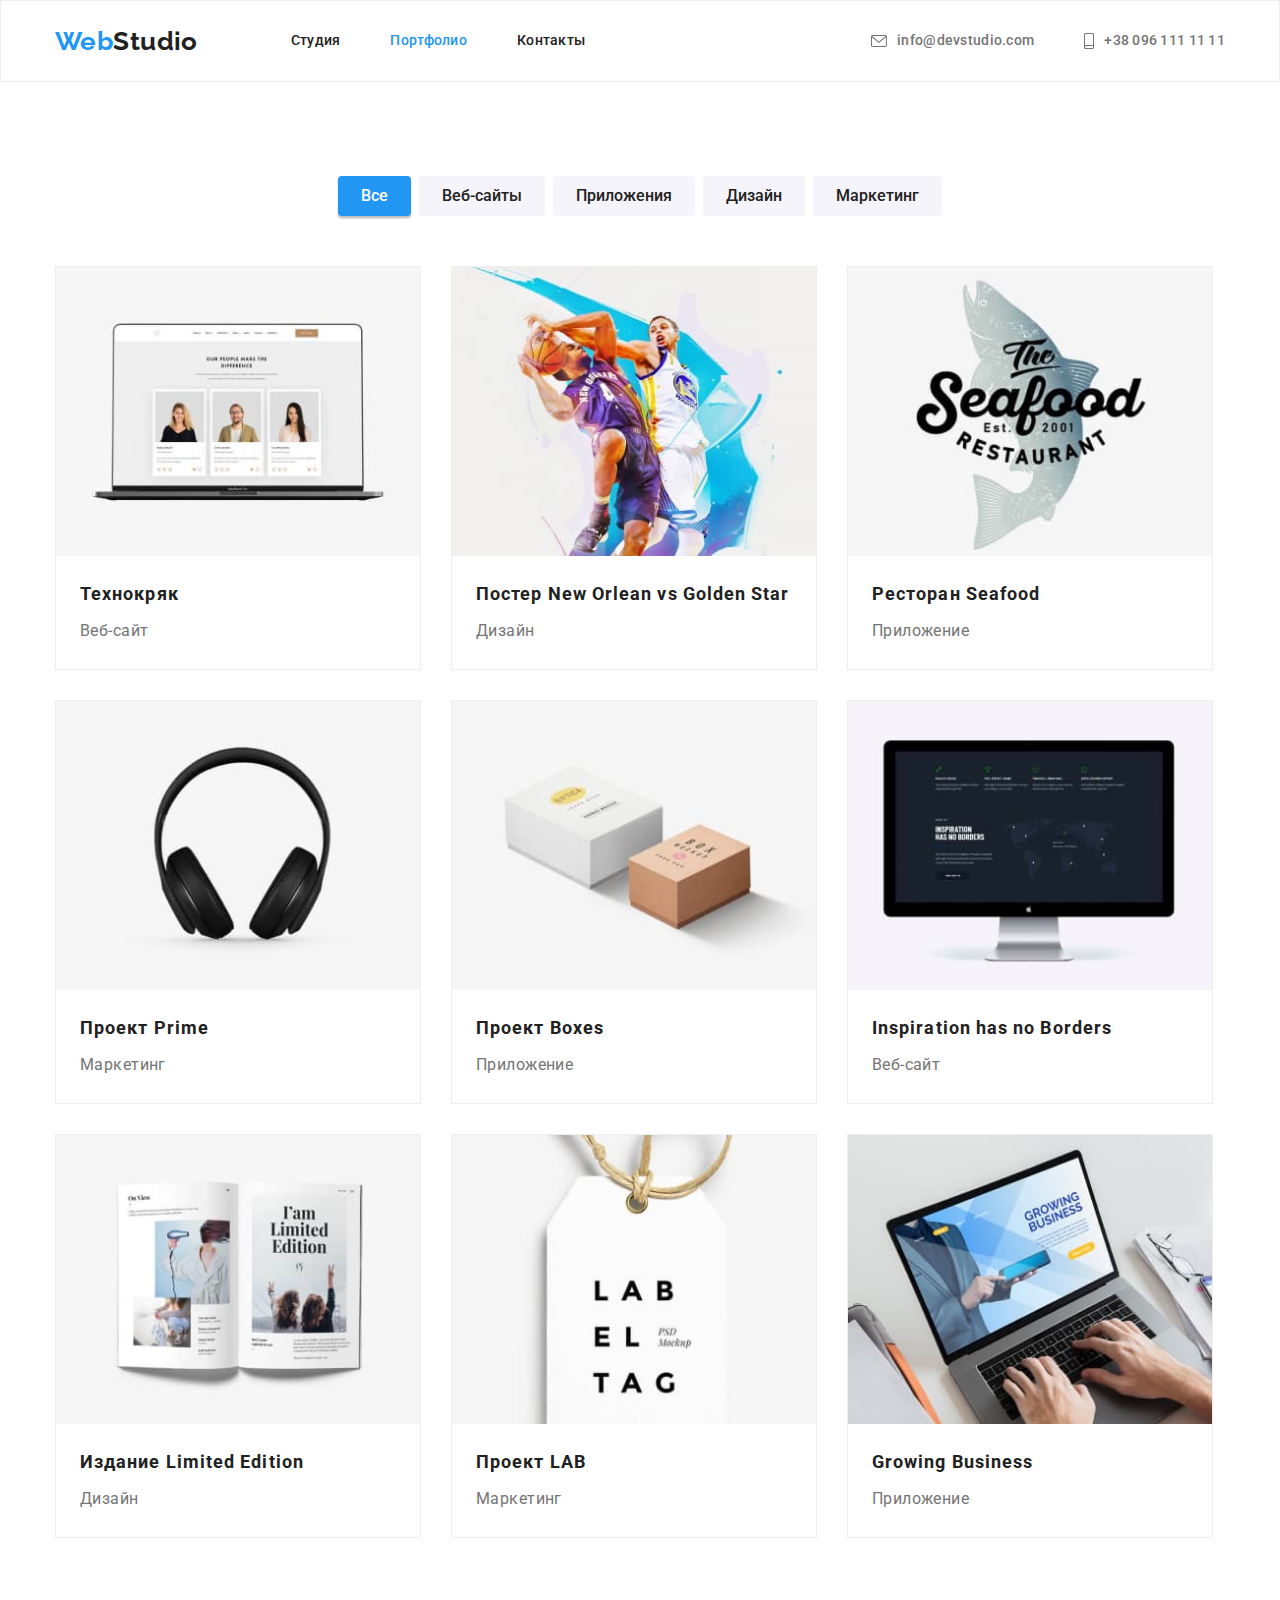
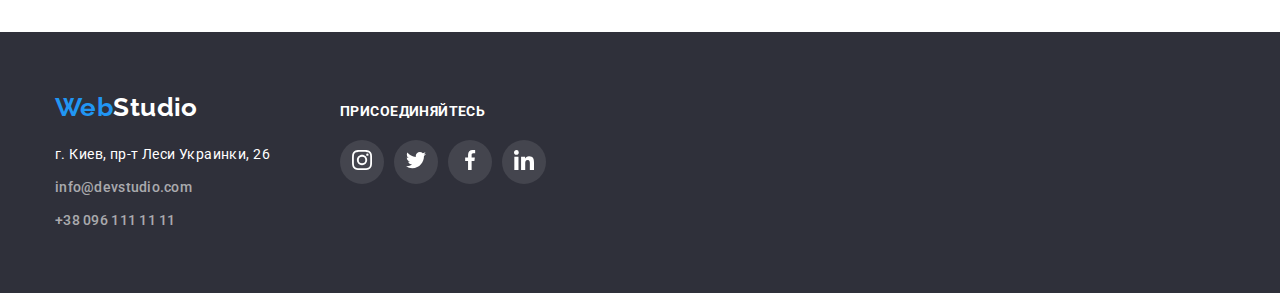
==== commit 4bb527e1: "fix mistakes and change hover, focus from li to a" ====
--- a/portfolio.html
+++ b/portfolio.html
@@ -255,11 +255,11 @@
 
               <li class="footer-icon">
                 <div class="footer-block">
-                  <svg class="icon-footer" width="20" height="20">
-                    <use href="./images/sprite.svg#icon-twitter2"></use>
-                  </svg>
-
-                  <a aria-label="twitter" href=""></a>
+                  <a aria-label="instagram" href="">
+                    <svg class="icon-footer" width="20" height="20">
+                      <use href="./images/sprite.svg#icon-twitter2"></use>
+                    </svg>
+                  </a>
                 </div>
               </li>
 
--- a/css/styles.css
+++ b/css/styles.css
@@ -1,4 +1,5 @@
-reset html {
+/* Reset */
+html {
     box-sizing: border-box;
 }
 
@@ -392,18 +393,22 @@
     justify-content: center;
 }
 
+.social-list>li {
+    margin-right: 10px;
+}
+
 .social-links {
     display: flex;
     background-color: #ffffff;
     border-radius: 50%;
     width: 44px;
     height: 44px;
-    margin-right: 10px;
     cursor: pointer;
     align-items: center;
     justify-content: center;
     color: #AFB1B8;
 }
+
 
 .team-link {
     color: currentColor;
@@ -423,33 +428,32 @@
 .customers-all {
     display: flex;
     align-items: center;
-    justify-content: center;
+    justify-content: space-between;
 }
 
 .customers-block {
-    box-sizing: border-box;
+    margin-right: 30px;
+    color: #AFB1B8;
+}
+
+.customers-link {
+    color: currentColor;
     width: 170px;
     height: 92px;
     border: 1px solid #AFB1B8;
     border-radius: 4px;
     display: flex;
     align-items: center;
-    justify-content: center; 
-    margin-right: 30px;
+    justify-content: center;
     cursor: pointer;
-    color: #AFB1B8;
-}
-
-.customers-link {
-    color: currentColor;
 }
 
 .icon-customers {
     fill: currentColor;
 }
 
-.customers-block:hover,
-.customers-block:focus {
+.customers-link:hover,
+.customers-link:focus {
     border: 1px solid var(--brand-color);
     color: var(--brand-color);
 }
@@ -503,9 +507,9 @@
 }
 
 .footer-title {
+    font-size: 14px;
     font-weight: 700;
-    line-height: 16px;
-    letter-spacing: 0.03em;
+    line-height: 1.14;
     text-transform: uppercase;
     color: #FFFFFF;
     margin-bottom: 20px;
@@ -628,8 +632,8 @@
     border: 1px solid #EEEEEE;
 }
 
-.flex-element:hover,
-.flex-element:focus {
+.works-link:hover,
+.works-link:focus {
     box-shadow: 0px 1px 1px rgba(0, 0, 0, 0.12), 0px 4px 4px rgba(0, 0, 0, 0.06), 1px 4px 6px rgba(0, 0, 0, 0.16);
 }
 
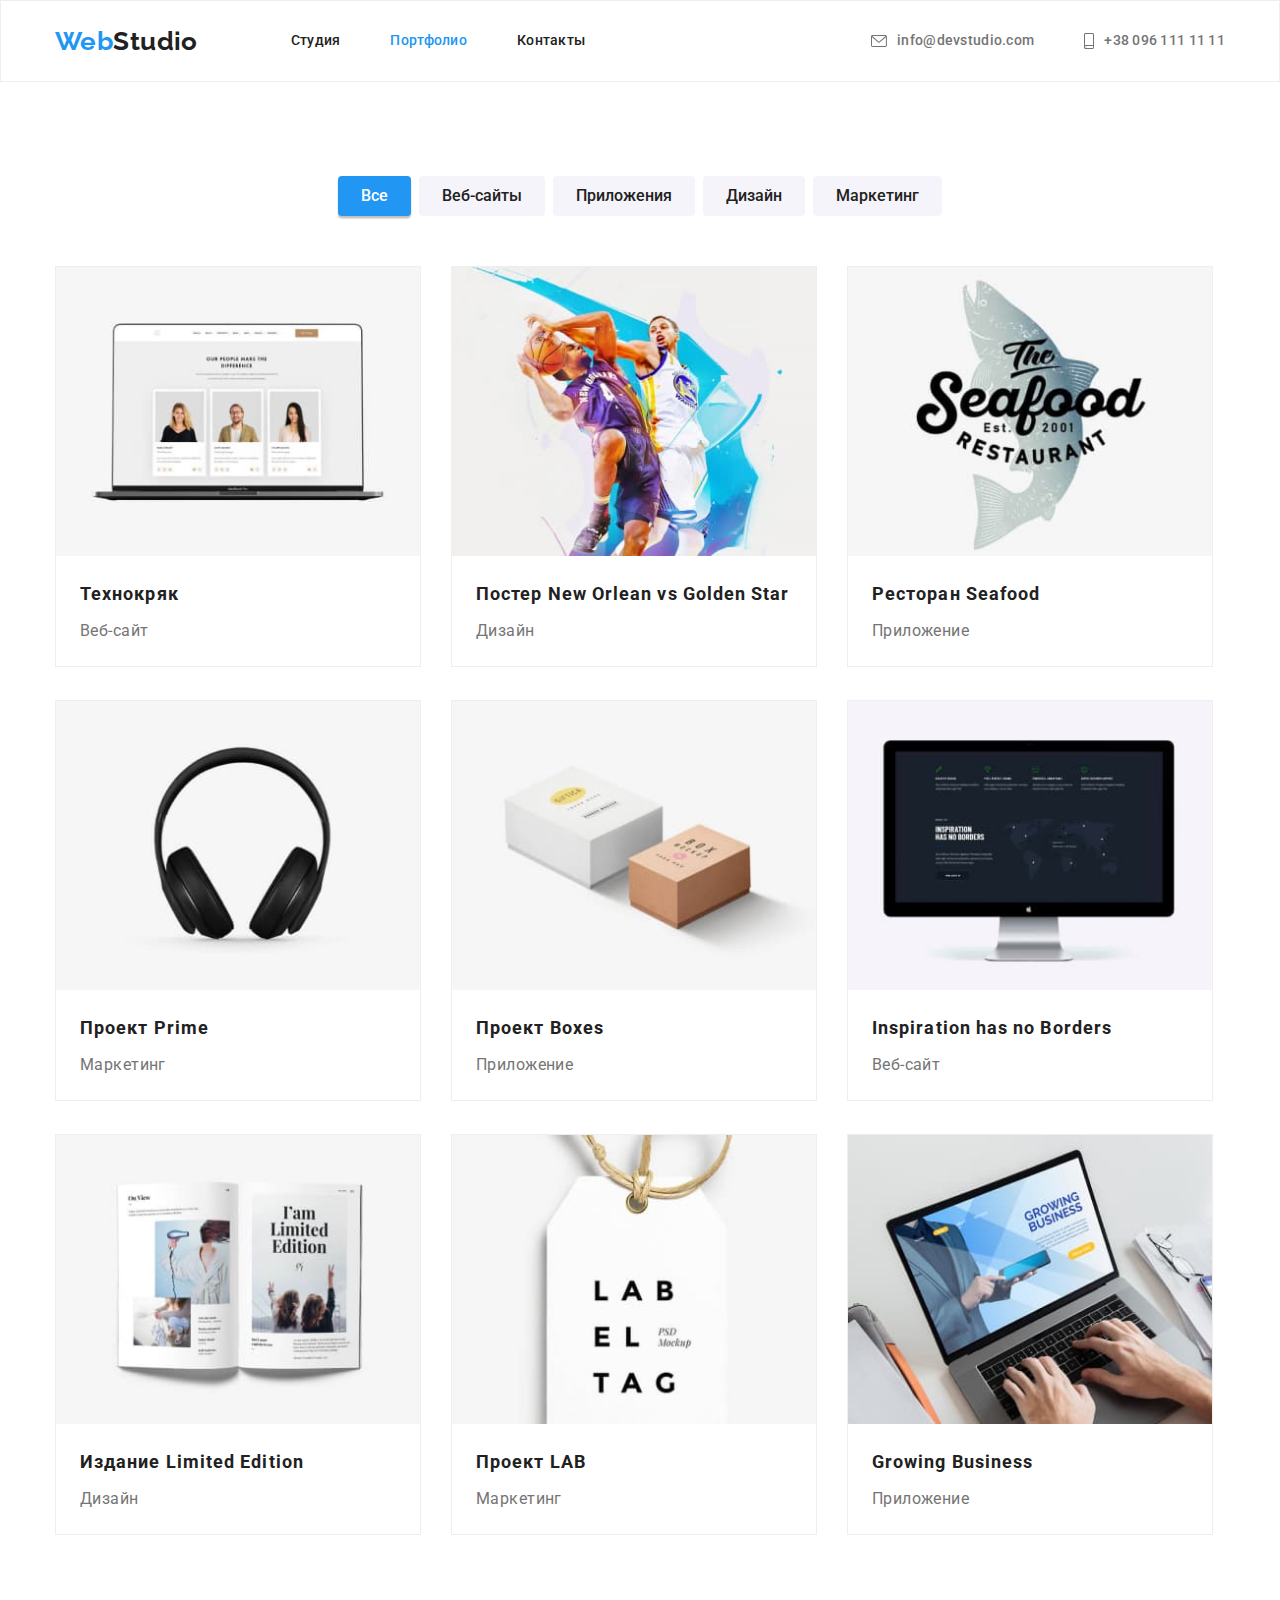
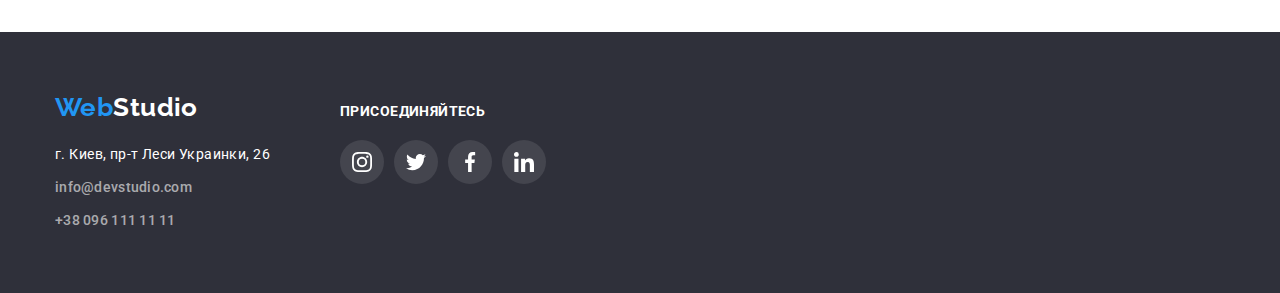
==== commit 09c227b7: "fix mistakes" ====
--- a/portfolio.html
+++ b/portfolio.html
@@ -245,7 +245,7 @@
             <ul class="list footer-all-icons">
               <li class="footer-icon">
                 <div class="footer-block">
-                  <a aria-label="instagram" href="">
+                  <a class="footer-link" aria-label="instagram" href="">
                     <svg class="icon-footer" width="20" height="20">
                       <use href="./images/sprite.svg#icon-instagram2"></use>
                     </svg>
@@ -255,7 +255,7 @@
 
               <li class="footer-icon">
                 <div class="footer-block">
-                  <a aria-label="instagram" href="">
+                  <a class="footer-link" aria-label="instagram" href="">
                     <svg class="icon-footer" width="20" height="20">
                       <use href="./images/sprite.svg#icon-twitter2"></use>
                     </svg>
@@ -265,7 +265,7 @@
 
               <li class="footer-icon">
                 <div class="footer-block">
-                  <a aria-label="facebook" href="">
+                  <a class="footer-link" aria-label="facebook" href="">
                     <svg class="icon-footer" width="20" height="20">
                       <use href="./images/sprite.svg#icon-facebook2"></use>
                     </svg>
@@ -275,7 +275,7 @@
 
               <li class="footer-icon">
                 <div class="footer-block">
-                  <a href="">
+                  <a class="footer-link" aria-label="linkedin" href="">
                     <svg class="icon-footer" width="20" height="20">
                       <use href="./images/sprite.svg#icon-linkedin2"></use>
                     </svg>
--- a/css/styles.css
+++ b/css/styles.css
@@ -36,7 +36,7 @@
 /* Свойства для корректного отображения картинок */
 img {
     display: block;
-    width: 100%;
+    max-width: 100%;
     height: auto;
 }
 
@@ -45,6 +45,7 @@
 address {
     font-style: inherit;
 }
+
 
 :root {
     --brand-color: #2196F3;
@@ -397,7 +398,7 @@
     margin-right: 10px;
 }
 
-.social-links {
+.team-link {
     display: flex;
     background-color: #ffffff;
     border-radius: 50%;
@@ -409,17 +410,12 @@
     color: #AFB1B8;
 }
 
-
-.team-link {
-    color: currentColor;
-}
-
 .icon-social {
     fill: currentColor;
 }
 
-.social-links:hover,
-.social-links:focus {
+.team-link:hover,
+.team-link:focus {
     background-color: var(--brand-color);
     color: #ffffff;
 }
@@ -521,7 +517,7 @@
     justify-content: center;
 }
 
-.footer-block {
+.footer-link {
     background-color: rgba(255, 255, 255, 0.1);
     border-radius: 50%;
     width: 44px;
@@ -540,8 +536,8 @@
     margin-right: 0;
 }
 
-.footer-block:hover,
-.footer-block:focus {
+.footer-link:hover,
+.footer-link:focus {
     background-color: var(--brand-color);
 }
 
@@ -589,6 +585,7 @@
 .portfolio .button:focus {
     background-color: var(--brand-color);
     color: var(--background-color);
+    box-shadow: 0px 3px 1px rgba(0, 0, 0, 0.1), 0px 1px 2px rgba(0, 0, 0, 0.08), 0px 2px 2px rgba(0, 0, 0, 0.12);
 }
 
 .portfolio .all {
@@ -613,10 +610,7 @@
     margin-right: 0;
 }
 
-.btn-container:hover,
-.btn-container:focus {
-    box-shadow: 0px 3px 1px rgba(0, 0, 0, 0.1), 0px 1px 2px rgba(0, 0, 0, 0.08), 0px 2px 2px rgba(0, 0, 0, 0.12);
-}
+
 
 /* Section porfolio works */
 .works-list {
@@ -629,6 +623,11 @@
     height: 404px;
     margin-bottom: 30px;
     margin-right: 30px;
+}
+
+.works-link {
+    text-decoration: none;
+    display: block;
     border: 1px solid #EEEEEE;
 }
 
@@ -647,10 +646,6 @@
 
 .works-img {
     margin-bottom: 20px;
-}
-
-.works-link {
-    text-decoration: none;
 }
 
 .works-title {
